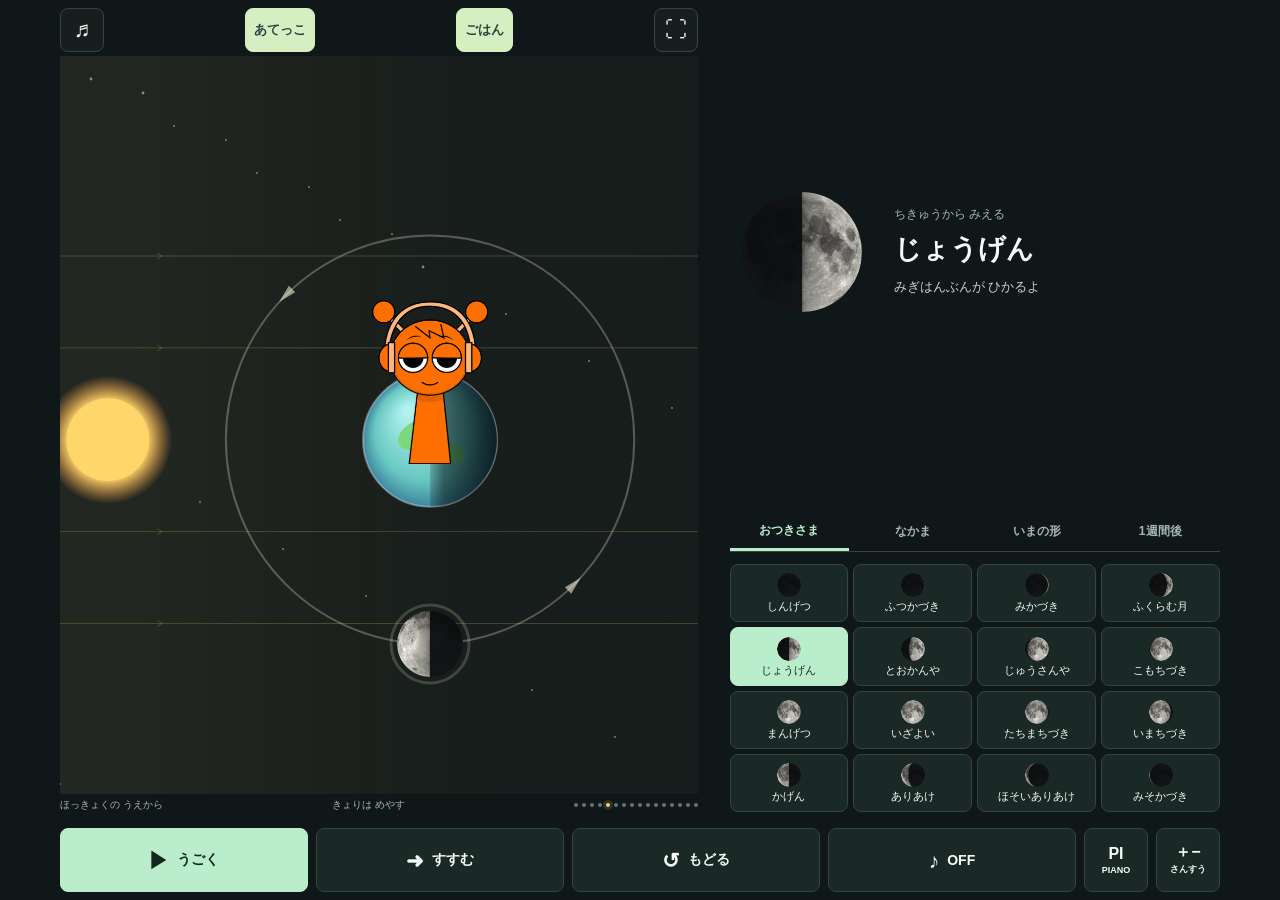
==== index.html @ 3162daf8 "Expand food quiz to 1000 validated questions with difficulty levels" ====
<!doctype html>
<html lang="ja">
<head>
  <meta charset="utf-8">
  <meta name="viewport" content="width=device-width, initial-scale=1, viewport-fit=cover">
  <meta name="theme-color" content="#11151d">
  <title>Moon Games</title>
  <style>
    :root {
      color-scheme: dark;
      --bg: #11151d;
      --bar: #1d2430;
      --ink: #f7f1de;
      --muted: #aeb8c6;
      --line: rgba(247, 241, 222, 0.2);
      --moon: #fff2b7;
      --piano: #50d4c6;
      font-family: -apple-system, BlinkMacSystemFont, "Hiragino Sans", "Yu Gothic", "Meiryo", sans-serif;
    }

    * {
      box-sizing: border-box;
      -webkit-tap-highlight-color: transparent;
    }

    html,
    body {
      width: 100%;
      height: 100%;
      margin: 0;
      overflow: hidden;
      background: var(--bg);
      color: var(--ink);
    }

    body {
      display: grid;
      grid-template-rows: auto minmax(0, 1fr);
    }

    body.moon-mode { grid-template-rows: minmax(0, 1fr); }
    body.moon-mode .switcher { display: none; }

    .switcher {
      min-height: 58px;
      display: grid;
      grid-template-columns: auto minmax(0, 1fr);
      align-items: center;
      gap: 12px;
      padding: max(8px, env(safe-area-inset-top)) 10px 8px;
      background: rgba(29, 36, 48, 0.96);
      border-bottom: 1px solid var(--line);
      box-shadow: 0 8px 18px rgba(0, 0, 0, 0.22);
      z-index: 2;
    }

    .brand {
      display: grid;
      gap: 2px;
      min-width: 0;
    }

    h1 {
      margin: 0;
      font-size: clamp(17px, 4vw, 24px);
      line-height: 1;
      letter-spacing: 0;
      white-space: nowrap;
    }

    .status {
      color: var(--muted);
      font-size: 11px;
      font-weight: 800;
      line-height: 1;
      white-space: nowrap;
    }

    .tabs {
      justify-self: end;
      display: grid;
      grid-template-columns: repeat(5, minmax(0, 148px));
      gap: 8px;
      width: min(100%, 772px);
    }

    .tab {
      appearance: none;
      min-height: 42px;
      border: 1px solid var(--line);
      border-radius: 8px;
      background: rgba(255, 255, 255, 0.07);
      color: var(--ink);
      font: inherit;
      font-size: clamp(13px, 3.4vw, 16px);
      font-weight: 900;
      line-height: 1;
      cursor: pointer;
    }

    .tab.is-active[data-game="moon"] {
      background: var(--moon);
      color: #283047;
      border-color: transparent;
    }

    .tab.is-active[data-game="piano"] {
      background: var(--piano);
      color: #102125;
      border-color: transparent;
    }

    .tab.is-active[data-game="addition"] { background: #ffe09b; color: #293746; }
    .tab.is-active[data-game="guess"] { background: #d5efc3; color: #29463f; }
    .tab.is-active[data-game="food"] { background: #ffd0a1; color: #653c26; }

    .game-frame {
      width: 100%;
      height: 100%;
      border: 0;
      display: block;
      background: #11151d;
    }

    @media (max-width: 520px) {
      .switcher {
        grid-template-columns: 1fr;
        gap: 7px;
        min-height: 86px;
      }

      .tabs {
        justify-self: stretch;
        width: 100%;
        grid-template-columns: repeat(3, minmax(0, 1fr));
      }
    }
  </style>
</head>
<body>
  <header class="switcher">
    <div class="brand">
      <h1>Moon Games</h1>
      <div class="status" id="status">おつきさま</div>
    </div>
    <nav class="tabs" aria-label="ゲーム切り替え">
      <button class="tab" type="button" data-game="moon" aria-pressed="true">つき</button>
      <button class="tab" type="button" data-game="piano" aria-pressed="false">ぴあの</button>
      <button class="tab" type="button" data-game="addition" aria-pressed="false">さんすう</button>
      <button class="tab" type="button" data-game="guess" aria-pressed="false">あてっこ</button>
      <button class="tab" type="button" data-game="food" aria-pressed="false">ごはん</button>
    </nav>
  </header>
  <iframe class="game-frame" id="gameFrame" title="おつきさま" src="moon-phase-game.html?v=20260906-science-audit" allow="autoplay; fullscreen" allowfullscreen></iframe>

  <script>
    (() => {
      "use strict";

      const games = {
        moon: { title: "おつきさま", src: "moon-phase-game.html?v=20260906-science-audit" },
        piano: { title: "すぷらんきー ぴあの", src: "sprunki-piano-game.html?v=20260506-clean-playfield" },
        addition: { title: "すぷらんきーと さんすう", src: "sprunki-addition-game.html" },
        guess: { title: "すぷらんきー あてっこ", src: "sprunki-guess-game.html" },
        food: { title: "ごはんクイズ", src: "food-quiz-game.html?v=20260906-1000" }
      };
      const frame = document.getElementById("gameFrame");
      const status = document.getElementById("status");
      const tabs = Array.from(document.querySelectorAll(".tab"));

      function selectedGameFromUrl() {
        const params = new URLSearchParams(location.search);
        return Object.prototype.hasOwnProperty.call(games, params.get("game")) ? params.get("game") : "moon";
      }

      function selectGame(game, replace = false) {
        const target = Object.prototype.hasOwnProperty.call(games, game) ? game : "moon";
        document.body.classList.toggle("moon-mode", target === "moon");
        const currentSrc = frame.getAttribute("src");
        if (currentSrc !== games[target].src) {
          frame.src = games[target].src;
        }
        status.textContent = games[target].title;
        frame.title = games[target].title;
        tabs.forEach((tab) => {
          const isActive = tab.dataset.game === target;
          tab.classList.toggle("is-active", isActive);
          tab.setAttribute("aria-pressed", isActive ? "true" : "false");
        });
        const nextUrl = `${location.pathname}?game=${target}`;
        if (replace) {
          history.replaceState({ game: target }, "", nextUrl);
        } else {
          history.pushState({ game: target }, "", nextUrl);
        }
      }

      tabs.forEach((tab) => {
        tab.addEventListener("click", () => selectGame(tab.dataset.game));
      });

      window.addEventListener("popstate", () => selectGame(selectedGameFromUrl(), true));
      selectGame(selectedGameFromUrl(), true);
    })();
  </script>
</body>
</html>
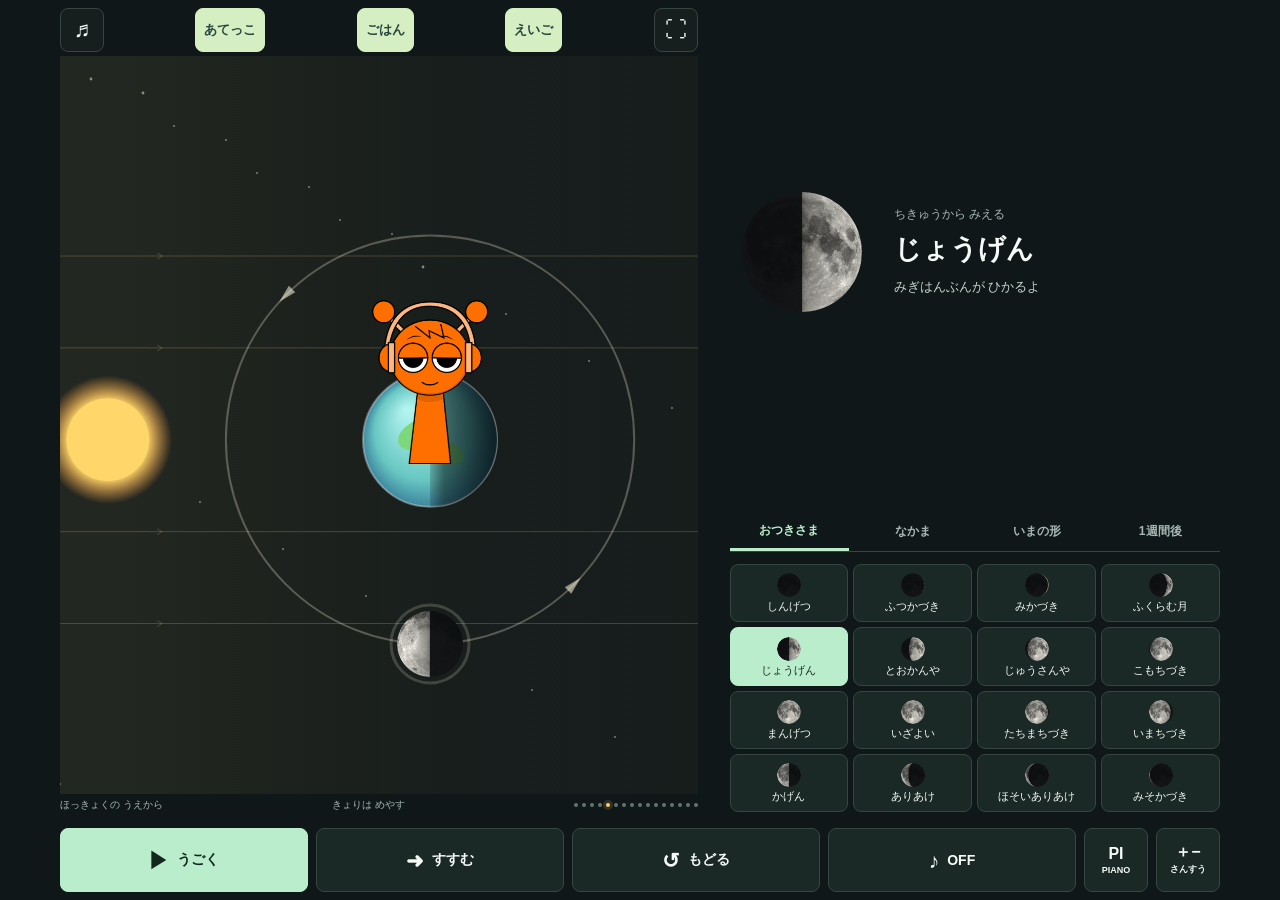
==== commit 02c30b35: "Add preschool English listening game to Moon Games" ====
--- a/index.html
+++ b/index.html
@@ -79,9 +79,9 @@
     .tabs {
       justify-self: end;
       display: grid;
-      grid-template-columns: repeat(5, minmax(0, 148px));
+      grid-template-columns: repeat(6, minmax(0, 148px));
       gap: 8px;
-      width: min(100%, 772px);
+      width: min(100%, 928px);
     }
 
     .tab {
@@ -113,6 +113,8 @@
     .tab.is-active[data-game="addition"] { background: #ffe09b; color: #293746; }
     .tab.is-active[data-game="guess"] { background: #d5efc3; color: #29463f; }
     .tab.is-active[data-game="food"] { background: #ffd0a1; color: #653c26; }
+
+    .tab.is-active[data-game="english"] { background: #b9edcc; color: #183426; }
 
     .game-frame {
       width: 100%;
@@ -149,6 +151,7 @@
       <button class="tab" type="button" data-game="addition" aria-pressed="false">さんすう</button>
       <button class="tab" type="button" data-game="guess" aria-pressed="false">あてっこ</button>
       <button class="tab" type="button" data-game="food" aria-pressed="false">ごはん</button>
+      <button class="tab" type="button" data-game="english" aria-pressed="false">えいご</button>
     </nav>
   </header>
   <iframe class="game-frame" id="gameFrame" title="おつきさま" src="moon-phase-game.html?v=20260906-science-audit" allow="autoplay; fullscreen" allowfullscreen></iframe>
@@ -162,7 +165,8 @@
         piano: { title: "すぷらんきー ぴあの", src: "sprunki-piano-game.html?v=20260506-clean-playfield" },
         addition: { title: "すぷらんきーと さんすう", src: "sprunki-addition-game.html" },
         guess: { title: "すぷらんきー あてっこ", src: "sprunki-guess-game.html" },
-        food: { title: "ごはんクイズ", src: "food-quiz-game.html?v=20260906-1000" }
+        food: { title: "ごはんクイズ", src: "food-quiz-game.html?v=20260906-1000" },
+        english: { title: "えいごの おにわ", src: "english-game.html?v=20260906-english" }
       };
       const frame = document.getElementById("gameFrame");
       const status = document.getElementById("status");
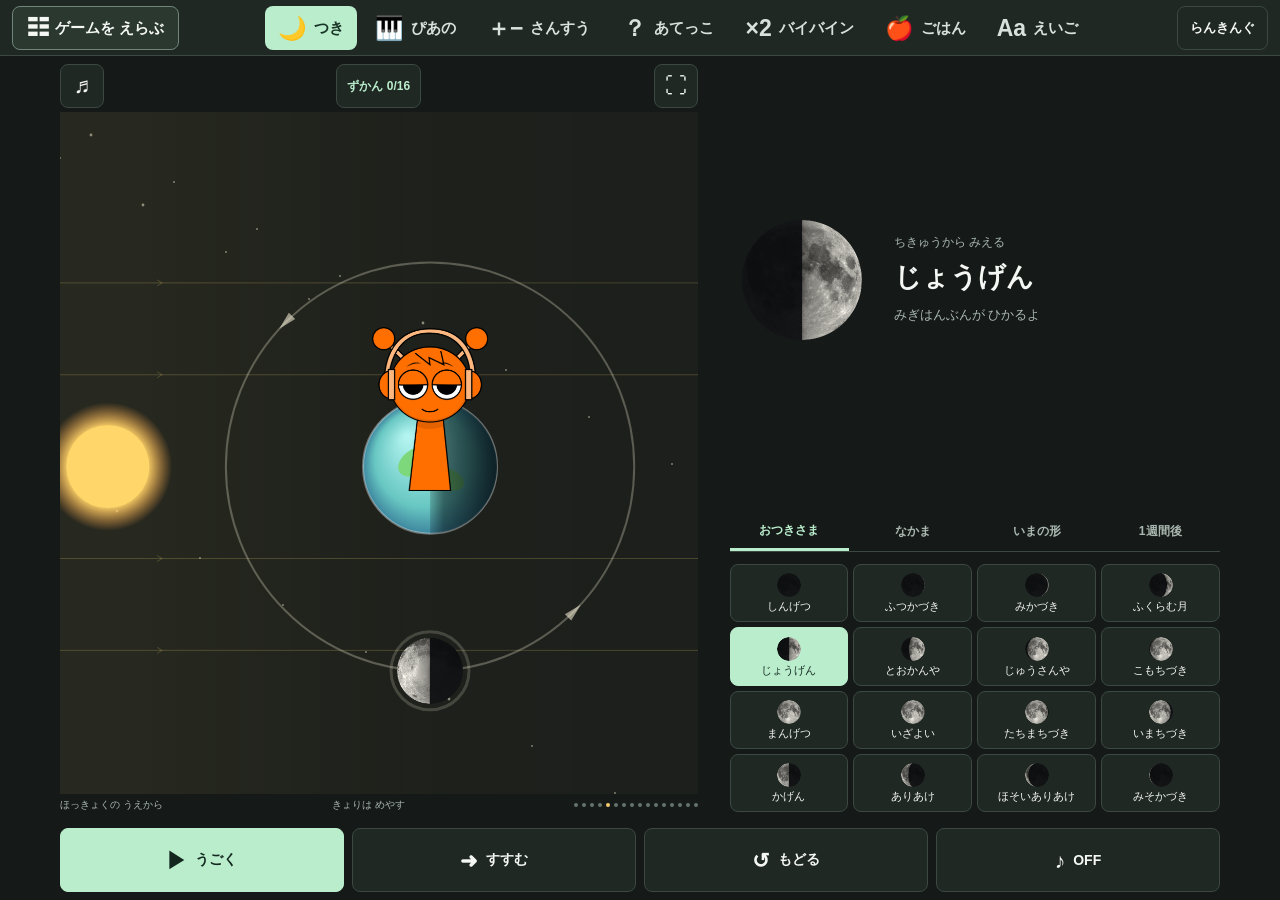
==== commit e5eb7272: "Unify seven games and add hands-on play, albums and melody recording" ====
--- a/index.html
+++ b/index.html
@@ -3,209 +3,18 @@
 <head>
   <meta charset="utf-8">
   <meta name="viewport" content="width=device-width, initial-scale=1, viewport-fit=cover">
-  <meta name="theme-color" content="#11151d">
+  <meta name="theme-color" content="#151918">
   <title>Moon Games</title>
-  <style>
-    :root {
-      color-scheme: dark;
-      --bg: #11151d;
-      --bar: #1d2430;
-      --ink: #f7f1de;
-      --muted: #aeb8c6;
-      --line: rgba(247, 241, 222, 0.2);
-      --moon: #fff2b7;
-      --piano: #50d4c6;
-      font-family: -apple-system, BlinkMacSystemFont, "Hiragino Sans", "Yu Gothic", "Meiryo", sans-serif;
-    }
-
-    * {
-      box-sizing: border-box;
-      -webkit-tap-highlight-color: transparent;
-    }
-
-    html,
-    body {
-      width: 100%;
-      height: 100%;
-      margin: 0;
-      overflow: hidden;
-      background: var(--bg);
-      color: var(--ink);
-    }
-
-    body {
-      display: grid;
-      grid-template-rows: auto minmax(0, 1fr);
-    }
-
-    body.moon-mode { grid-template-rows: minmax(0, 1fr); }
-    body.moon-mode .switcher { display: none; }
-
-    .switcher {
-      min-height: 58px;
-      display: grid;
-      grid-template-columns: auto minmax(0, 1fr);
-      align-items: center;
-      gap: 12px;
-      padding: max(8px, env(safe-area-inset-top)) 10px 8px;
-      background: rgba(29, 36, 48, 0.96);
-      border-bottom: 1px solid var(--line);
-      box-shadow: 0 8px 18px rgba(0, 0, 0, 0.22);
-      z-index: 2;
-    }
-
-    .brand {
-      display: grid;
-      gap: 2px;
-      min-width: 0;
-    }
-
-    h1 {
-      margin: 0;
-      font-size: clamp(17px, 4vw, 24px);
-      line-height: 1;
-      letter-spacing: 0;
-      white-space: nowrap;
-    }
-
-    .status {
-      color: var(--muted);
-      font-size: 11px;
-      font-weight: 800;
-      line-height: 1;
-      white-space: nowrap;
-    }
-
-    .tabs {
-      justify-self: end;
-      display: grid;
-      grid-template-columns: repeat(6, minmax(0, 148px));
-      gap: 8px;
-      width: min(100%, 928px);
-    }
-
-    .tab {
-      appearance: none;
-      min-height: 42px;
-      border: 1px solid var(--line);
-      border-radius: 8px;
-      background: rgba(255, 255, 255, 0.07);
-      color: var(--ink);
-      font: inherit;
-      font-size: clamp(13px, 3.4vw, 16px);
-      font-weight: 900;
-      line-height: 1;
-      cursor: pointer;
-    }
-
-    .tab.is-active[data-game="moon"] {
-      background: var(--moon);
-      color: #283047;
-      border-color: transparent;
-    }
-
-    .tab.is-active[data-game="piano"] {
-      background: var(--piano);
-      color: #102125;
-      border-color: transparent;
-    }
-
-    .tab.is-active[data-game="addition"] { background: #ffe09b; color: #293746; }
-    .tab.is-active[data-game="guess"] { background: #d5efc3; color: #29463f; }
-    .tab.is-active[data-game="food"] { background: #ffd0a1; color: #653c26; }
-
-    .tab.is-active[data-game="english"] { background: #b9edcc; color: #183426; }
-
-    .game-frame {
-      width: 100%;
-      height: 100%;
-      border: 0;
-      display: block;
-      background: #11151d;
-    }
-
-    @media (max-width: 520px) {
-      .switcher {
-        grid-template-columns: 1fr;
-        gap: 7px;
-        min-height: 86px;
-      }
-
-      .tabs {
-        justify-self: stretch;
-        width: 100%;
-        grid-template-columns: repeat(3, minmax(0, 1fr));
-      }
-    }
-  </style>
+  <link rel="stylesheet" href="games-theme.css?v=20260907-fun">
+  <link rel="stylesheet" href="game-navigation.css?v=20260907-fun">
+  <script src="game-navigation.js?v=20260907-fun" defer></script>
+  <link rel="stylesheet" href="games-ranking.css?v=20260907-fun">
+  <script src="games-ranking-config.js?v=20260907-fun" defer></script>
+  <script src="games-ranking.js?v=20260907-fun" defer></script>
 </head>
-<body>
-  <header class="switcher">
-    <div class="brand">
-      <h1>Moon Games</h1>
-      <div class="status" id="status">おつきさま</div>
-    </div>
-    <nav class="tabs" aria-label="ゲーム切り替え">
-      <button class="tab" type="button" data-game="moon" aria-pressed="true">つき</button>
-      <button class="tab" type="button" data-game="piano" aria-pressed="false">ぴあの</button>
-      <button class="tab" type="button" data-game="addition" aria-pressed="false">さんすう</button>
-      <button class="tab" type="button" data-game="guess" aria-pressed="false">あてっこ</button>
-      <button class="tab" type="button" data-game="food" aria-pressed="false">ごはん</button>
-      <button class="tab" type="button" data-game="english" aria-pressed="false">えいご</button>
-    </nav>
-  </header>
-  <iframe class="game-frame" id="gameFrame" title="おつきさま" src="moon-phase-game.html?v=20260906-science-audit" allow="autoplay; fullscreen" allowfullscreen></iframe>
-
-  <script>
-    (() => {
-      "use strict";
-
-      const games = {
-        moon: { title: "おつきさま", src: "moon-phase-game.html?v=20260906-science-audit" },
-        piano: { title: "すぷらんきー ぴあの", src: "sprunki-piano-game.html?v=20260506-clean-playfield" },
-        addition: { title: "すぷらんきーと さんすう", src: "sprunki-addition-game.html" },
-        guess: { title: "すぷらんきー あてっこ", src: "sprunki-guess-game.html" },
-        food: { title: "ごはんクイズ", src: "food-quiz-game.html?v=20260906-1000" },
-        english: { title: "えいごの おにわ", src: "english-game.html?v=20260906-english" }
-      };
-      const frame = document.getElementById("gameFrame");
-      const status = document.getElementById("status");
-      const tabs = Array.from(document.querySelectorAll(".tab"));
-
-      function selectedGameFromUrl() {
-        const params = new URLSearchParams(location.search);
-        return Object.prototype.hasOwnProperty.call(games, params.get("game")) ? params.get("game") : "moon";
-      }
-
-      function selectGame(game, replace = false) {
-        const target = Object.prototype.hasOwnProperty.call(games, game) ? game : "moon";
-        document.body.classList.toggle("moon-mode", target === "moon");
-        const currentSrc = frame.getAttribute("src");
-        if (currentSrc !== games[target].src) {
-          frame.src = games[target].src;
-        }
-        status.textContent = games[target].title;
-        frame.title = games[target].title;
-        tabs.forEach((tab) => {
-          const isActive = tab.dataset.game === target;
-          tab.classList.toggle("is-active", isActive);
-          tab.setAttribute("aria-pressed", isActive ? "true" : "false");
-        });
-        const nextUrl = `${location.pathname}?game=${target}`;
-        if (replace) {
-          history.replaceState({ game: target }, "", nextUrl);
-        } else {
-          history.pushState({ game: target }, "", nextUrl);
-        }
-      }
-
-      tabs.forEach((tab) => {
-        tab.addEventListener("click", () => selectGame(tab.dataset.game));
-      });
-
-      window.addEventListener("popstate", () => selectGame(selectedGameFromUrl(), true));
-      selectGame(selectedGameFromUrl(), true);
-    })();
-  </script>
+<body class="game-shell" data-game-shell>
+  <header id="gameNavigation" aria-label="ゲームの メニュー"></header>
+  <iframe class="game-frame" id="gameFrame" title="ゲーム" allow="autoplay; fullscreen" allowfullscreen></iframe>
+  <noscript>ゲームであそぶには、ブラウザのJavaScriptを有効にしてください。</noscript>
 </body>
 </html>
--- a/games-theme.css
+++ b/games-theme.css
@@ -0,0 +1,29 @@
+:root {
+  color-scheme: dark;
+  --game-bg: #151918;
+  --game-surface: #202824;
+  --game-ink: #f4f7f3;
+  --game-muted: #a9b7b0;
+  --game-line: #3b4942;
+  --game-primary: #b9edcc;
+  --game-gold: #f4cc72;
+  --game-coral: #f4a996;
+  --game-cyan: #8edce2;
+  --game-radius: 8px;
+  --game-font: -apple-system, BlinkMacSystemFont, "Hiragino Sans", "Yu Gothic", "Meiryo", sans-serif;
+  font-family: var(--game-font);
+}
+*, *::before, *::after { box-sizing: border-box; letter-spacing: 0; }
+html { background: var(--game-bg); }
+body.game-page { font-family: var(--game-font); background: var(--game-bg); color: var(--game-ink); }
+.game-page :where(button, input, select) { font-family: inherit; }
+.game-page :where(button, a, select, input, summary) { touch-action: manipulation; }
+.game-page :where(button, select) { border-radius: var(--game-radius); }
+.game-page :where(button, a, select, input, summary, [tabindex]):focus-visible { outline: 3px solid var(--game-gold); outline-offset: 3px; }
+.game-page :where(button):disabled { cursor: default; }
+.game-page :where(input[type="range"], input[type="checkbox"]) { accent-color: var(--game-primary); }
+.game-page :where(h1, h2, p) { overflow-wrap: anywhere; }
+.game-page [hidden] { display: none !important; }
+@media (prefers-reduced-motion: reduce) {
+  *, *::before, *::after { scroll-behavior: auto !important; }
+}
--- a/game-navigation.css
+++ b/game-navigation.css
@@ -0,0 +1,28 @@
+:root{--game-nav-bg:#202824;--game-nav-ink:#f4f7f3;--game-nav-line:#3b4942;--game-nav-accent:#b9edcc}
+body.game-shell{margin:0;height:100svh;display:grid;grid-template-rows:auto minmax(0,1fr);overflow:hidden;background:#151918;color:var(--game-nav-ink);font-family:-apple-system,BlinkMacSystemFont,"Hiragino Sans","Yu Gothic",Meiryo,sans-serif}
+#gameNavigation{position:relative;z-index:5;background:var(--game-nav-bg);border-bottom:1px solid var(--game-nav-line);padding:max(8px,env(safe-area-inset-top)) max(12px,env(safe-area-inset-right)) 8px max(12px,env(safe-area-inset-left))}
+.game-nav-bar{width:100%;max-width:1480px;margin:auto;display:flex;align-items:center;gap:12px;min-height:44px}
+#gameNavigation button,#gameNavigation a{font-family:inherit;touch-action:manipulation;-webkit-tap-highlight-color:transparent}
+#gameMenuToggle,#gameMenuClose{flex-shrink:0;min-height:44px;padding:9px 14px;border:1px solid #70867a;border-radius:8px;background:#2b3830;color:var(--game-nav-ink);font-size:15px;font-weight:800;cursor:pointer}
+#gameMenuToggle>span{font-size:22px;vertical-align:middle;margin-right:5px}.game-nav-current{font-size:17px;font-weight:800;flex:1;min-width:0;overflow-wrap:anywhere}
+.game-nav-shortcuts{display:flex;flex:1;gap:5px;justify-content:center}.game-nav-link{position:relative;display:flex;align-items:center;justify-content:center;gap:7px;min-height:44px;border:1px solid transparent;border-radius:8px;padding:8px 12px;text-decoration:none;color:#d8e2dc;white-space:nowrap;font-weight:800;font-size:15px;line-height:1.3}
+.game-nav-link:hover{background:#35443a}.game-nav-link.is-active{background:var(--game-nav-accent);color:#193527}.game-nav-icon{font-size:23px;line-height:1.2;min-width:26px;text-align:center}.game-nav-selected{display:none}.game-menu-card.is-active .game-nav-selected{display:block;position:absolute;top:8px;right:10px;font-size:18px}
+#gameNavigation :is(button,a):focus-visible{outline:3px solid #f4cc72;outline-offset:3px}.game-nav-bar>[data-game-nav-actions]{display:flex;gap:6px;align-items:center}.game-nav-bar>[data-game-nav-actions]:empty{display:none}
+#gameMenu{box-sizing:border-box;width:min(620px,calc(100vw - 24px));max-height:calc(100svh - 32px);margin:auto;padding:22px;border:1px solid #758b7c;border-radius:8px;color:var(--game-nav-ink);background:var(--game-nav-bg);overflow:auto;overscroll-behavior:contain;box-shadow:0 18px 80px #0008}
+#gameMenu:not([open]){display:none}#gameMenu::backdrop{background:#08130cc9}.game-menu-heading{display:flex;justify-content:space-between;align-items:center;gap:12px;margin-bottom:18px}.game-menu-heading h2{margin:0;font-size:24px;font-weight:800}.game-menu-grid{display:grid;grid-template-columns:repeat(2,minmax(0,1fr));gap:12px}.game-menu-card{min-height:88px;flex-direction:column;gap:7px;padding:12px;background:#2b3830;border-color:#4c6254;font-size:18px}.game-menu-card .game-nav-icon{font-size:28px}
+body.game-shell>.game-frame{display:block;width:100%;height:100%;min-width:0;min-height:0;border:0;background:#151918}
+@media(min-width:1280px){.game-nav-current{display:none}}
+@media(max-width:1279px){.game-nav-shortcuts{display:none}}
+@media(max-width:520px){#gameNavigation{padding-inline:max(8px,env(safe-area-inset-left)) max(8px,env(safe-area-inset-right))}.game-nav-bar{gap:8px}#gameMenuToggle{padding:8px 10px;font-size:14px}.game-nav-current{font-size:15px}#gameMenu{padding:16px}.game-menu-heading{margin-bottom:12px}.game-menu-heading h2{font-size:20px}.game-menu-grid{gap:9px}.game-menu-card{min-height:78px;font-size:17px}}
+@media(max-height:520px){#gameMenu{padding:12px}.game-menu-heading{margin-bottom:10px}.game-menu-grid{grid-template-columns:repeat(4,minmax(0,1fr));gap:8px}.game-menu-card{min-height:75px;font-size:14px}.game-menu-card .game-nav-icon{font-size:24px}}
+/* Keep the original 56px shell budget without shrinking touch targets. */
+#gameNavigation{padding-top:calc(6px + env(safe-area-inset-top));padding-bottom:5px}
+.game-nav-bar{height:44px;min-height:44px}
+#gameMenuToggle{height:44px;min-height:44px;padding-block:7px;display:inline-flex;align-items:center;justify-content:center;gap:6px;line-height:1.3}
+#gameMenuToggle>span{line-height:1;margin-right:0}
+.game-nav-shortcut{height:44px;min-height:44px;padding-block:7px}
+.game-nav-shortcut .game-nav-icon{line-height:1}
+.game-nav-bar>[data-game-nav-actions]>:is(button,a){box-sizing:border-box;height:44px;min-height:44px;margin:0;padding-block:7px}
+.game-nav-bar>[data-game-nav-actions]{flex-shrink:0}
+.game-nav-bar>[data-game-nav-actions]>:is(button,a){flex-shrink:0;white-space:nowrap}
+@media(max-width:380px){.game-nav-current{display:none}.game-nav-bar>[data-game-nav-actions]{margin-left:auto}}
--- a/games-ranking.css
+++ b/games-ranking.css
@@ -0,0 +1,46 @@
+/* Scoped ranking UI; native dialog handles focus containment and inert backdrop. */
+.moon-ranking-dialog{--mr-bg:var(--game-bg,#151918);--mr-surface:var(--game-surface,#202824);--mr-ink:var(--game-ink,#f4f7f3);--mr-muted:var(--game-muted,#a9b7b0);--mr-line:var(--game-line,#3b4942);--mr-primary:var(--game-primary,#b9edcc);box-sizing:border-box;width:min(680px,calc(100vw - 28px));height:auto;max-width:none;max-height:calc(100dvh - 28px);margin:auto;padding:0;border:1px solid var(--mr-line);border-radius:8px;background:var(--mr-bg);color:var(--mr-ink);font:16px/1.55 var(--game-font,-apple-system,BlinkMacSystemFont,"Yu Gothic",sans-serif);box-shadow:0 20px 80px #0007;overflow:hidden;text-align:left}
+.moon-ranking-dialog::backdrop{background:#07130fc9;backdrop-filter:blur(3px)}
+.moon-ranking-dialog:not([open]){display:none!important}
+.moon-ranking-dialog *{box-sizing:border-box;letter-spacing:normal}
+.moon-ranking-dialog [hidden]{display:none!important}
+.moon-ranking-dialog .mr-shell{display:flex;flex-direction:column;max-height:calc(100dvh - 30px);min-height:0}
+.moon-ranking-dialog .mr-header{display:flex;align-items:center;justify-content:space-between;gap:16px;padding:19px 24px;border:0;border-bottom:1px solid var(--mr-line);background:var(--mr-surface);flex-shrink:0}
+.moon-ranking-dialog .mr-kicker{font-size:10px;letter-spacing:.17em;color:var(--mr-muted);margin:0 0 3px;font-weight:800}
+.moon-ranking-dialog h2{font-size:25px;line-height:1.35;margin:0;color:var(--mr-ink)}
+.moon-ranking-dialog h3{font-size:17px;line-height:1.5;margin:0;color:var(--mr-ink)}
+.moon-ranking-dialog button,.moon-ranking-dialog select{font-family:inherit;font-size:15px;font-weight:700;line-height:1.35;touch-action:manipulation;min-height:44px;cursor:pointer;border:1px solid var(--mr-line);border-radius:8px;box-shadow:none;max-width:100%;margin:0;letter-spacing:0;transition:none;transform:none}
+.moon-ranking-dialog button:disabled,.moon-ranking-dialog select:disabled{cursor:default;opacity:.62}
+.moon-ranking-dialog button:focus-visible,.moon-ranking-dialog select:focus-visible,.moon-ranking-launch:focus-visible{outline:3px solid var(--game-gold,#f4cc72);outline-offset:3px}
+.moon-ranking-dialog .mr-close{flex:0 0 46px;min-width:46px;height:46px;background:var(--mr-bg);color:var(--mr-ink);font-size:29px;line-height:1;padding:0;display:grid;place-items:center}
+.moon-ranking-dialog .mr-content{padding:20px 24px 24px;min-height:0;overflow-y:auto;overscroll-behavior:contain;scrollbar-gutter:stable}
+.moon-ranking-dialog .mr-intro{font-size:14px;line-height:1.6;color:var(--mr-muted);margin:0 0 18px}
+.moon-ranking-dialog .mr-filters{display:grid;grid-template-columns:minmax(0,1fr) minmax(0,1.5fr);gap:13px;margin:0 0 18px}
+.moon-ranking-dialog label{display:flex;flex-direction:column;gap:6px;font-size:13px;font-weight:700;color:var(--mr-muted);min-width:0}
+.moon-ranking-dialog select{display:block;width:100%;min-width:0;background:var(--mr-surface);color:var(--mr-ink);padding:10px 30px 10px 12px;appearance:auto;color-scheme:dark}
+.moon-ranking-dialog .mr-publish{margin:0 0 22px;padding:18px;background:#b9edcc0d;border:1px solid #b9edcc42;border-radius:8px;text-align:left}
+.moon-ranking-dialog .mr-alias-label{margin-top:13px}
+.moon-ranking-dialog .mr-note{font-size:12px;line-height:1.6;margin:12px 0;color:var(--mr-muted)}
+.moon-ranking-dialog .mr-primary{background:var(--mr-primary);color:#183426;border-color:var(--mr-primary);padding:12px 20px;min-height:49px;font-size:17px;width:100%}
+.moon-ranking-dialog .mr-secondary{background:var(--mr-surface);color:var(--mr-ink);padding:10px 14px}
+.moon-ranking-dialog .mr-list-heading{display:flex;align-items:center;justify-content:space-between;gap:12px;margin:0 0 12px}
+.moon-ranking-dialog .mr-list-heading .mr-secondary{font-size:13px}
+.moon-ranking-dialog .mr-message{font-size:14px;line-height:1.7;white-space:normal;overflow-wrap:anywhere;margin:12px 0;color:var(--mr-muted)}
+.moon-ranking-dialog .mr-message:empty{display:none}
+.moon-ranking-dialog .mr-list{list-style:none;counter-reset:none;padding:0;margin:0;display:grid;gap:7px}
+.moon-ranking-dialog .mr-entry{display:grid;grid-template-columns:34px minmax(0,1fr) auto;align-items:center;gap:10px;border:1px solid var(--mr-line);border-radius:8px;padding:13px 14px;min-height:57px;background:var(--mr-surface);text-align:left}
+.moon-ranking-dialog .mr-rank{font-size:15px;font-weight:800;color:var(--game-gold,#f4cc72);text-align:center}
+.moon-ranking-dialog .mr-player{font-size:15px;font-weight:700;overflow-wrap:anywhere}
+.moon-ranking-dialog .mr-score{font-size:15px;font-weight:800;color:var(--mr-primary);white-space:nowrap}
+.moon-ranking-dialog .mr-footer{display:flex;justify-content:center;padding:12px 24px;border-top:1px solid var(--mr-line);background:var(--mr-bg);margin:0;flex-shrink:0}
+.moon-ranking-dialog .mr-return{width:100%}
+.moon-ranking-launch{position:static;display:inline-flex;align-items:center;justify-content:center;flex:0 0 auto;margin:0;min-height:44px;padding:8px 12px;border:1px solid #71877a;border-radius:8px;background:var(--game-surface,#202824);color:var(--game-ink,#f4f7f3);font:700 13px/1.4 var(--game-font,-apple-system,BlinkMacSystemFont,"Yu Gothic",sans-serif);cursor:pointer;touch-action:manipulation}
+.scene-actions .moon-ranking-launch{font-size:0;padding:0;width:44px;flex:0 0 44px}
+.scene-actions .moon-ranking-launch::before{content:'★';font-size:22px}
+.moon-ranking-launch[hidden]{display:none!important}
+[data-ranking-open][data-ranking-pending="true"],.moon-ranking-launch[data-ranking-pending="true"]{color:var(--game-gold,#f4cc72);border-color:var(--game-gold,#f4cc72)}
+@media(max-width:520px){.moon-ranking-dialog{width:100%;max-height:100dvh;height:100dvh;border-radius:0;border:0}.moon-ranking-dialog .mr-shell{height:100%;max-height:100dvh}.moon-ranking-dialog .mr-header{padding:calc(13px + env(safe-area-inset-top)) 15px 13px}.moon-ranking-dialog h2{font-size:22px}.moon-ranking-dialog .mr-content{padding:17px 15px 20px;flex:1}.moon-ranking-dialog .mr-filters{gap:9px;grid-template-columns:minmax(0,1fr) minmax(0,1.3fr)}.moon-ranking-dialog .mr-entry{gap:7px;padding:11px 8px;grid-template-columns:26px minmax(0,1fr) auto}.moon-ranking-dialog .mr-player,.moon-ranking-dialog .mr-score{font-size:13px}.moon-ranking-dialog .mr-publish{padding:14px}.moon-ranking-dialog .mr-footer{padding:10px 15px calc(10px + env(safe-area-inset-bottom))}}
+@media(max-height:500px){.moon-ranking-dialog .mr-header{padding-block:10px}.moon-ranking-dialog .mr-kicker{display:none}.moon-ranking-dialog .mr-footer{padding-block:8px}.moon-ranking-dialog .mr-content{padding-top:12px}}
+@media(prefers-reduced-motion:reduce){.moon-ranking-dialog,.moon-ranking-dialog *{scroll-behavior:auto!important;animation:none!important;transition:none!important}}
+.moon-ranking-nav{display:inline-flex;align-items:center;justify-content:center;min-height:44px;min-width:44px;max-width:100%;padding:8px 12px;border:1px solid var(--game-line,#3b4942);border-radius:8px;background:var(--game-surface,#202824);color:var(--game-ink,#f4f7f3);font:700 13px/1.35 var(--game-font,-apple-system,BlinkMacSystemFont,"Yu Gothic",sans-serif);text-align:center;white-space:normal;touch-action:manipulation;cursor:pointer}
+.moon-ranking-nav:focus-visible{outline:3px solid var(--game-gold,#f4cc72);outline-offset:3px}
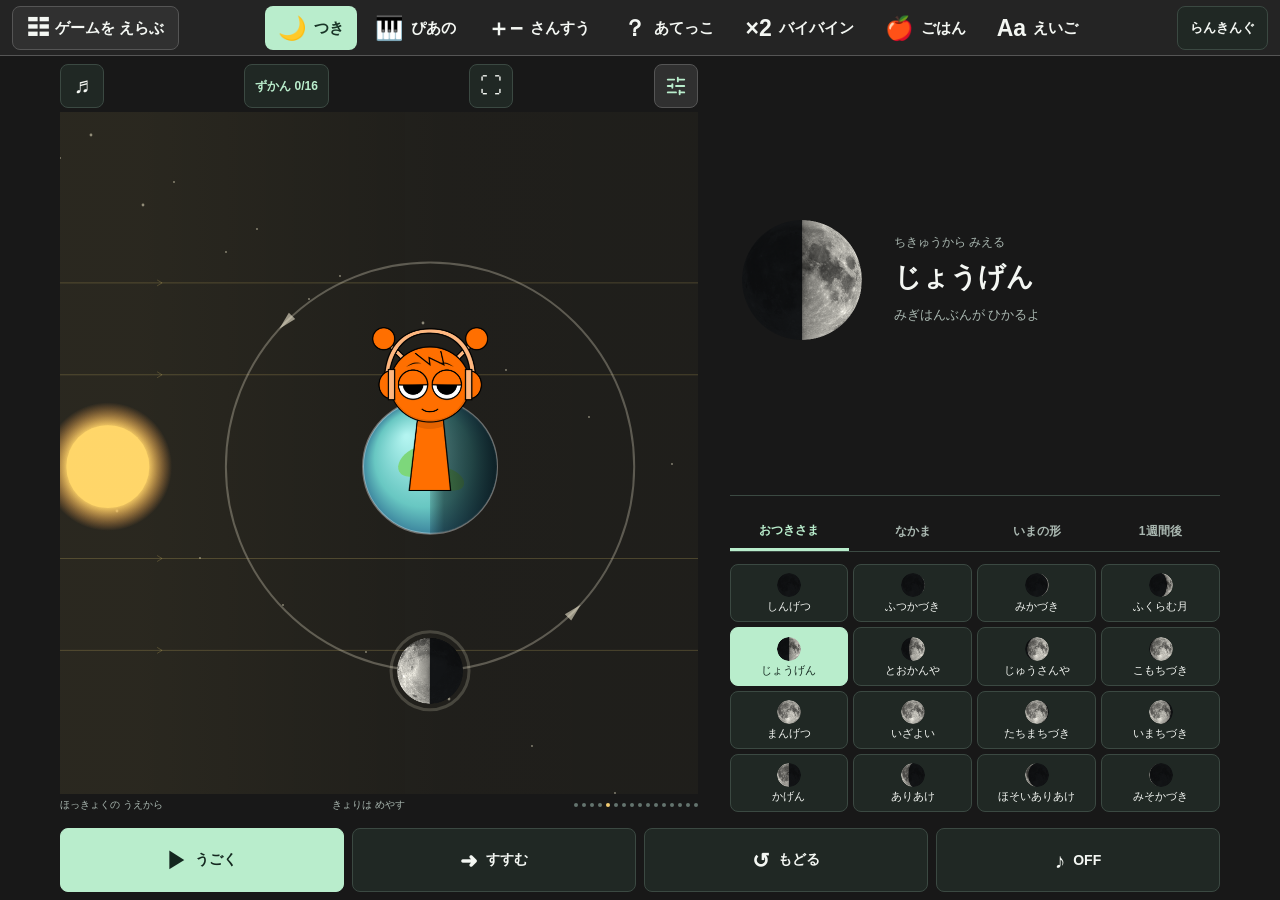
==== commit 25a654ff: "Polish seven games with shared synchronized audio and accessible controls" ====
--- a/index.html
+++ b/index.html
@@ -5,12 +5,12 @@
   <meta name="viewport" content="width=device-width, initial-scale=1, viewport-fit=cover">
   <meta name="theme-color" content="#151918">
   <title>Moon Games</title>
-  <link rel="stylesheet" href="games-theme.css?v=20260907-fun">
-  <link rel="stylesheet" href="game-navigation.css?v=20260907-fun">
-  <script src="game-navigation.js?v=20260907-fun" defer></script>
-  <link rel="stylesheet" href="games-ranking.css?v=20260907-fun">
+  <link rel="stylesheet" href="games-theme.css?v=20260912-audio-polish">
+  <link rel="stylesheet" href="game-navigation.css?v=20260912-audio-polish">
+  <script src="game-navigation.js?v=20260912-audio-polish" defer></script>
+  <link rel="stylesheet" href="games-ranking.css?v=20260907-hiyochan">
   <script src="games-ranking-config.js?v=20260907-fun" defer></script>
-  <script src="games-ranking.js?v=20260907-fun" defer></script>
+  <script src="games-ranking.js?v=20260907-hiyochan" defer></script>
 </head>
 <body class="game-shell" data-game-shell>
   <header id="gameNavigation" aria-label="ゲームの メニュー"></header>
--- a/games-theme.css
+++ b/games-theme.css
@@ -10,20 +10,48 @@
   --game-coral: #f4a996;
   --game-cyan: #8edce2;
   --game-radius: 8px;
+  /* Keep the legacy palette stable; new surfaces use neutral charcoal. */
+  --game-neutral-bg: #181818;
+  --game-neutral-surface: #242424;
+  --game-neutral-raised: #303030;
+  --game-neutral-hover: #3a3a3a;
+  --game-neutral-line: #555555;
+  --game-neutral-muted: #b8b8b8;
+  --game-on-primary: #193527;
+  --game-space-1: 4px;
+  --game-space-2: 8px;
+  --game-space-3: 12px;
+  --game-space-4: 16px;
+  --game-space-5: 24px;
+  --game-space-6: 32px;
+  --game-touch-min: 44px;
+  --game-control-size: 48px;
+  --game-shell-height: 56px;
+  --game-text-small: 14px;
+  --game-text-control: 16px;
+  --game-text-body: 18px;
+  --game-text-heading: 24px;
+  --game-leading-control: 1.3;
+  --game-leading-body: 1.5;
+  --game-focus-width: 3px;
+  --game-focus-offset: 3px;
   --game-font: -apple-system, BlinkMacSystemFont, "Hiragino Sans", "Yu Gothic", "Meiryo", sans-serif;
   font-family: var(--game-font);
 }
-*, *::before, *::after { box-sizing: border-box; letter-spacing: 0; }
-html { background: var(--game-bg); }
-body.game-page { font-family: var(--game-font); background: var(--game-bg); color: var(--game-ink); }
+.game-page, .game-page *, .game-page *::before, .game-page *::after,
+.game-shell, .game-shell *, .game-shell *::before, .game-shell *::after {
+  box-sizing: border-box;
+  letter-spacing: 0;
+}
+body.game-page { font-family: var(--game-font); background: var(--game-neutral-bg); color: var(--game-ink); }
 .game-page :where(button, input, select) { font-family: inherit; }
 .game-page :where(button, a, select, input, summary) { touch-action: manipulation; }
 .game-page :where(button, select) { border-radius: var(--game-radius); }
-.game-page :where(button, a, select, input, summary, [tabindex]):focus-visible { outline: 3px solid var(--game-gold); outline-offset: 3px; }
+.game-page :where(button, a, select, input, summary, [tabindex]):focus-visible { outline: var(--game-focus-width) solid var(--game-gold); outline-offset: var(--game-focus-offset); }
 .game-page :where(button):disabled { cursor: default; }
 .game-page :where(input[type="range"], input[type="checkbox"]) { accent-color: var(--game-primary); }
 .game-page :where(h1, h2, p) { overflow-wrap: anywhere; }
 .game-page [hidden] { display: none !important; }
 @media (prefers-reduced-motion: reduce) {
-  *, *::before, *::after { scroll-behavior: auto !important; }
+  .game-page, .game-page *, .game-shell, .game-shell * { scroll-behavior: auto !important; }
 }
--- a/game-navigation.css
+++ b/game-navigation.css
@@ -1,28 +1,155 @@
-:root{--game-nav-bg:#202824;--game-nav-ink:#f4f7f3;--game-nav-line:#3b4942;--game-nav-accent:#b9edcc}
-body.game-shell{margin:0;height:100svh;display:grid;grid-template-rows:auto minmax(0,1fr);overflow:hidden;background:#151918;color:var(--game-nav-ink);font-family:-apple-system,BlinkMacSystemFont,"Hiragino Sans","Yu Gothic",Meiryo,sans-serif}
-#gameNavigation{position:relative;z-index:5;background:var(--game-nav-bg);border-bottom:1px solid var(--game-nav-line);padding:max(8px,env(safe-area-inset-top)) max(12px,env(safe-area-inset-right)) 8px max(12px,env(safe-area-inset-left))}
-.game-nav-bar{width:100%;max-width:1480px;margin:auto;display:flex;align-items:center;gap:12px;min-height:44px}
-#gameNavigation button,#gameNavigation a{font-family:inherit;touch-action:manipulation;-webkit-tap-highlight-color:transparent}
-#gameMenuToggle,#gameMenuClose{flex-shrink:0;min-height:44px;padding:9px 14px;border:1px solid #70867a;border-radius:8px;background:#2b3830;color:var(--game-nav-ink);font-size:15px;font-weight:800;cursor:pointer}
-#gameMenuToggle>span{font-size:22px;vertical-align:middle;margin-right:5px}.game-nav-current{font-size:17px;font-weight:800;flex:1;min-width:0;overflow-wrap:anywhere}
-.game-nav-shortcuts{display:flex;flex:1;gap:5px;justify-content:center}.game-nav-link{position:relative;display:flex;align-items:center;justify-content:center;gap:7px;min-height:44px;border:1px solid transparent;border-radius:8px;padding:8px 12px;text-decoration:none;color:#d8e2dc;white-space:nowrap;font-weight:800;font-size:15px;line-height:1.3}
-.game-nav-link:hover{background:#35443a}.game-nav-link.is-active{background:var(--game-nav-accent);color:#193527}.game-nav-icon{font-size:23px;line-height:1.2;min-width:26px;text-align:center}.game-nav-selected{display:none}.game-menu-card.is-active .game-nav-selected{display:block;position:absolute;top:8px;right:10px;font-size:18px}
-#gameNavigation :is(button,a):focus-visible{outline:3px solid #f4cc72;outline-offset:3px}.game-nav-bar>[data-game-nav-actions]{display:flex;gap:6px;align-items:center}.game-nav-bar>[data-game-nav-actions]:empty{display:none}
-#gameMenu{box-sizing:border-box;width:min(620px,calc(100vw - 24px));max-height:calc(100svh - 32px);margin:auto;padding:22px;border:1px solid #758b7c;border-radius:8px;color:var(--game-nav-ink);background:var(--game-nav-bg);overflow:auto;overscroll-behavior:contain;box-shadow:0 18px 80px #0008}
-#gameMenu:not([open]){display:none}#gameMenu::backdrop{background:#08130cc9}.game-menu-heading{display:flex;justify-content:space-between;align-items:center;gap:12px;margin-bottom:18px}.game-menu-heading h2{margin:0;font-size:24px;font-weight:800}.game-menu-grid{display:grid;grid-template-columns:repeat(2,minmax(0,1fr));gap:12px}.game-menu-card{min-height:88px;flex-direction:column;gap:7px;padding:12px;background:#2b3830;border-color:#4c6254;font-size:18px}.game-menu-card .game-nav-icon{font-size:28px}
-body.game-shell>.game-frame{display:block;width:100%;height:100%;min-width:0;min-height:0;border:0;background:#151918}
-@media(min-width:1280px){.game-nav-current{display:none}}
-@media(max-width:1279px){.game-nav-shortcuts{display:none}}
-@media(max-width:520px){#gameNavigation{padding-inline:max(8px,env(safe-area-inset-left)) max(8px,env(safe-area-inset-right))}.game-nav-bar{gap:8px}#gameMenuToggle{padding:8px 10px;font-size:14px}.game-nav-current{font-size:15px}#gameMenu{padding:16px}.game-menu-heading{margin-bottom:12px}.game-menu-heading h2{font-size:20px}.game-menu-grid{gap:9px}.game-menu-card{min-height:78px;font-size:17px}}
-@media(max-height:520px){#gameMenu{padding:12px}.game-menu-heading{margin-bottom:10px}.game-menu-grid{grid-template-columns:repeat(4,minmax(0,1fr));gap:8px}.game-menu-card{min-height:75px;font-size:14px}.game-menu-card .game-nav-icon{font-size:24px}}
-/* Keep the original 56px shell budget without shrinking touch targets. */
-#gameNavigation{padding-top:calc(6px + env(safe-area-inset-top));padding-bottom:5px}
-.game-nav-bar{height:44px;min-height:44px}
-#gameMenuToggle{height:44px;min-height:44px;padding-block:7px;display:inline-flex;align-items:center;justify-content:center;gap:6px;line-height:1.3}
-#gameMenuToggle>span{line-height:1;margin-right:0}
-.game-nav-shortcut{height:44px;min-height:44px;padding-block:7px}
-.game-nav-shortcut .game-nav-icon{line-height:1}
-.game-nav-bar>[data-game-nav-actions]>:is(button,a){box-sizing:border-box;height:44px;min-height:44px;margin:0;padding-block:7px}
-.game-nav-bar>[data-game-nav-actions]{flex-shrink:0}
-.game-nav-bar>[data-game-nav-actions]>:is(button,a){flex-shrink:0;white-space:nowrap}
-@media(max-width:380px){.game-nav-current{display:none}.game-nav-bar>[data-game-nav-actions]{margin-left:auto}}
+:root {
+  --game-nav-bg: var(--game-neutral-surface, #242424);
+  --game-nav-ink: #f4f7f3;
+  --game-nav-line: var(--game-neutral-line, #555555);
+  --game-nav-accent: #b9edcc;
+}
+body.game-shell {
+  margin: 0;
+  height: 100svh;
+  display: grid;
+  grid-template-rows: calc(var(--game-shell-height, 56px) + env(safe-area-inset-top)) minmax(0, 1fr);
+  overflow: hidden;
+  background: var(--game-neutral-bg, #181818);
+  color: var(--game-nav-ink);
+  font-family: var(--game-font, -apple-system, BlinkMacSystemFont, "Hiragino Sans", "Yu Gothic", Meiryo, sans-serif);
+}
+#gameNavigation, #gameNavigation *, #gameNavigation *::before, #gameNavigation *::after {
+  box-sizing: border-box;
+  letter-spacing: 0;
+}
+#gameNavigation {
+  position: relative;
+  z-index: 5;
+  background: var(--game-nav-bg);
+  border-bottom: 1px solid var(--game-nav-line);
+  padding: calc(6px + env(safe-area-inset-top)) max(12px, env(safe-area-inset-right)) 5px max(12px, env(safe-area-inset-left));
+}
+#gameNavigation .game-nav-bar {
+  width: 100%;
+  max-width: 1480px;
+  margin: auto;
+  display: flex;
+  align-items: center;
+  gap: var(--game-space-3, 12px);
+  height: var(--game-touch-min, 44px);
+  min-height: var(--game-touch-min, 44px);
+}
+#gameNavigation :is(button, a) {
+  font-family: inherit;
+  touch-action: manipulation;
+  -webkit-tap-highlight-color: transparent;
+}
+#gameMenuToggle, #gameMenuClose {
+  flex-shrink: 0;
+  min-width: var(--game-touch-min, 44px);
+  min-height: var(--game-touch-min, 44px);
+  padding: 7px 14px;
+  border: 1px solid var(--game-nav-line);
+  border-radius: var(--game-radius, 8px);
+  background: var(--game-neutral-raised, #303030);
+  color: var(--game-nav-ink);
+  font-size: 15px;
+  font-weight: 800;
+  line-height: var(--game-leading-control, 1.3);
+  cursor: pointer;
+}
+#gameMenuToggle {
+  height: var(--game-touch-min, 44px);
+  display: inline-flex;
+  align-items: center;
+  justify-content: center;
+  gap: 6px;
+  white-space: nowrap;
+}
+#gameMenuToggle > span { font-size: 22px; line-height: 1; }
+#gameNavigation .game-nav-current { font-size: 17px; font-weight: 800; line-height: 1.3; flex: 1; min-width: 0; overflow-wrap: anywhere; }
+#gameNavigation .game-nav-shortcuts { display: flex; flex: 1; gap: 5px; justify-content: center; }
+#gameNavigation .game-nav-link {
+  position: relative;
+  display: flex;
+  align-items: center;
+  justify-content: center;
+  gap: 7px;
+  min-width: var(--game-touch-min, 44px);
+  min-height: var(--game-touch-min, 44px);
+  border: 1px solid transparent;
+  border-radius: var(--game-radius, 8px);
+  padding: 8px 12px;
+  text-decoration: none;
+  color: var(--game-nav-ink);
+  font-weight: 800;
+  font-size: 15px;
+  line-height: var(--game-leading-control, 1.3);
+}
+#gameNavigation .game-nav-shortcut { height: var(--game-touch-min, 44px); padding-block: 7px; white-space: nowrap; }
+#gameNavigation .game-nav-icon { font-size: 23px; line-height: 1.2; min-width: 26px; text-align: center; flex-shrink: 0; }
+#gameNavigation .game-nav-shortcut .game-nav-icon { line-height: 1; }
+#gameNavigation .game-nav-selected { display: none; }
+#gameNavigation .game-menu-card.is-active .game-nav-selected { display: block; position: absolute; top: 8px; right: 10px; font-size: 18px; }
+@media (hover: hover) {
+  #gameNavigation .game-nav-link:not(.is-active):hover,
+  #gameMenuToggle:not(:disabled):hover, #gameMenuClose:not(:disabled):hover { background: var(--game-neutral-hover, #3a3a3a); }
+}
+#gameNavigation .game-nav-link.is-active { background: var(--game-nav-accent); color: var(--game-on-primary, #193527); }
+#gameNavigation :is(button, a):active { border-color: var(--game-cyan, #8edce2); }
+#gameMenuToggle[aria-expanded="true"] { border-color: var(--game-nav-accent); }
+#gameNavigation :is(button, a):focus-visible { outline: var(--game-focus-width, 3px) solid var(--game-gold, #f4cc72); outline-offset: var(--game-focus-offset, 3px); }
+#gameNavigation button:disabled { cursor: default; opacity: .6; }
+#gameNavigation .game-nav-bar > [data-game-nav-actions] { display: flex; gap: 6px; align-items: center; flex-shrink: 0; }
+#gameNavigation .game-nav-bar > [data-game-nav-actions]:empty { display: none; }
+#gameNavigation .game-nav-bar > [data-game-nav-actions] > :is(button, a) {
+  height: var(--game-touch-min, 44px);
+  min-height: var(--game-touch-min, 44px);
+  min-width: var(--game-touch-min, 44px);
+  margin: 0;
+  padding-block: 7px;
+  flex-shrink: 0;
+  white-space: nowrap;
+}
+#gameMenu {
+  width: min(620px, calc(100vw - 24px));
+  max-height: calc(100svh - 32px - env(safe-area-inset-top) - env(safe-area-inset-bottom));
+  margin: auto;
+  padding: var(--game-space-5, 24px);
+  border: 1px solid var(--game-nav-line);
+  border-radius: var(--game-radius, 8px);
+  color: var(--game-nav-ink);
+  background: var(--game-nav-bg);
+  overflow: auto;
+  overscroll-behavior: contain;
+  box-shadow: 0 18px 80px #0008;
+}
+#gameMenu:not([open]) { display: none; }
+#gameMenu::backdrop { background: #080808c9; }
+#gameNavigation .game-menu-heading { display: flex; justify-content: space-between; align-items: center; gap: 12px; margin-bottom: 16px; }
+#gameNavigation .game-menu-heading h2 { margin: 0; min-width: 0; font-size: var(--game-text-heading, 24px); font-weight: 800; line-height: 1.3; overflow-wrap: anywhere; }
+#gameNavigation .game-menu-grid { display: grid; grid-template-columns: repeat(2, minmax(0, 1fr)); gap: 12px; }
+#gameNavigation .game-menu-card { min-width: 0; min-height: 88px; flex-direction: column; padding: 12px; background: var(--game-neutral-raised, #303030); border-color: var(--game-nav-line); font-size: 18px; text-align: center; overflow-wrap: anywhere; }
+#gameNavigation .game-menu-card .game-nav-icon { font-size: 28px; }
+#gameNavigation .game-menu-card > span:not(.game-nav-icon):not(.game-nav-selected) { max-width: 100%; }
+body.game-shell > .game-frame { display: block; width: 100%; height: 100%; min-width: 0; min-height: 0; border: 0; background: var(--game-neutral-bg, #181818); }
+@media (min-width: 1280px) { #gameNavigation .game-nav-current { display: none; } }
+@media (max-width: 1279px) { #gameNavigation .game-nav-shortcuts { display: none; } }
+@media (max-width: 520px) {
+  #gameNavigation { padding-inline: max(8px, env(safe-area-inset-left)) max(8px, env(safe-area-inset-right)); }
+  #gameNavigation .game-nav-bar { gap: 8px; }
+  #gameMenuToggle { padding-inline: 10px; font-size: 14px; }
+  #gameNavigation .game-nav-current { font-size: 15px; }
+  #gameMenu { padding: 16px; }
+  #gameNavigation .game-menu-heading { margin-bottom: 12px; }
+  #gameNavigation .game-menu-heading h2 { font-size: 20px; }
+  #gameNavigation .game-menu-grid { gap: 8px; }
+  #gameNavigation .game-menu-card { min-height: 78px; font-size: 17px; }
+}
+@media (max-height: 520px) {
+  #gameMenu { padding: 12px; }
+  #gameNavigation .game-menu-heading { margin-bottom: 8px; }
+  #gameNavigation .game-menu-grid { grid-template-columns: repeat(4, minmax(0, 1fr)); gap: 8px; }
+  #gameNavigation .game-menu-card { min-height: 75px; font-size: 14px; }
+  #gameNavigation .game-menu-card .game-nav-icon { font-size: 24px; }
+}
+@media (max-width: 380px) {
+  #gameNavigation .game-nav-current { display: none; }
+  #gameNavigation .game-nav-bar > [data-game-nav-actions] { margin-left: auto; }
+}
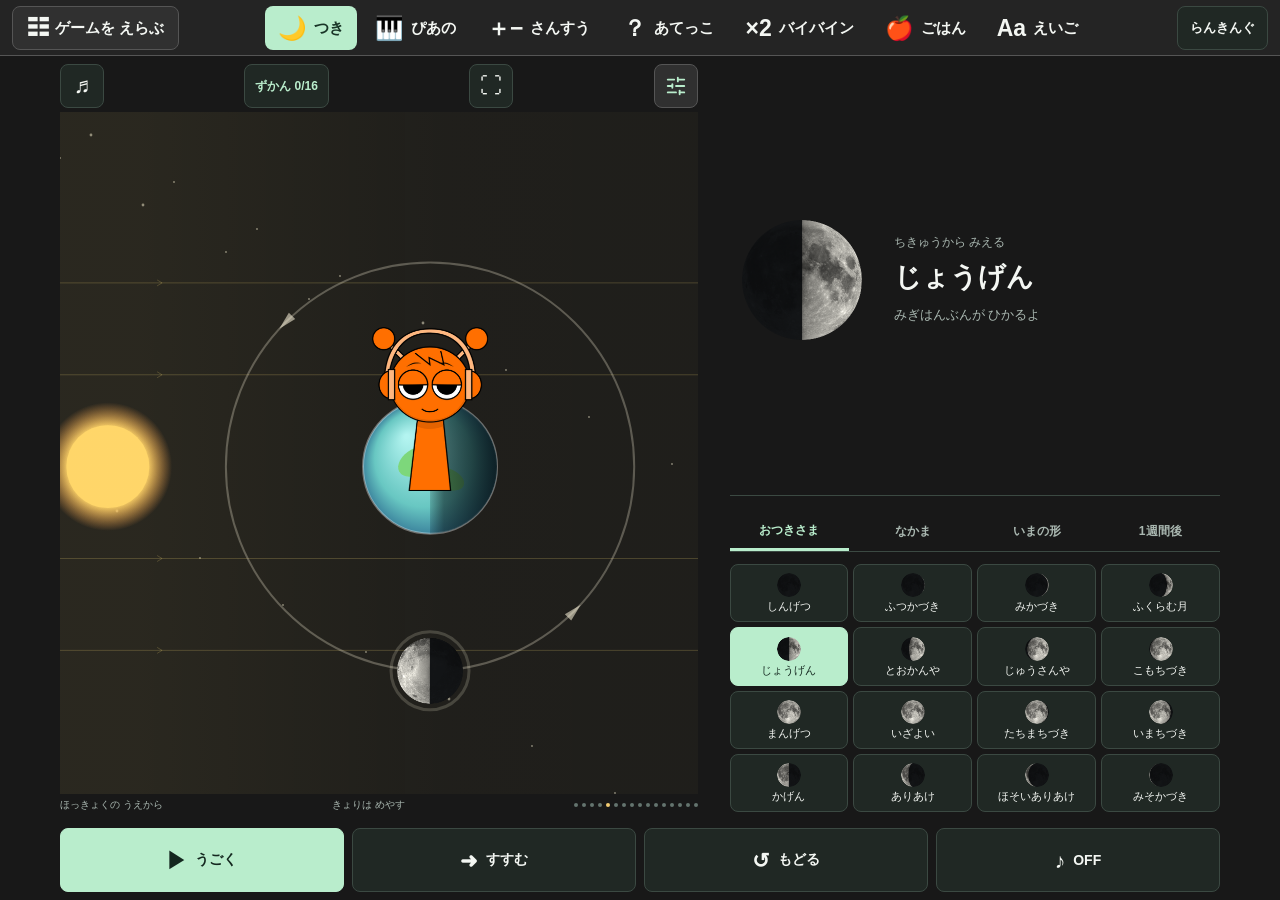
==== commit 95611b0c: "Add Black one-shot playback and reference-based character roster expansion" ====
--- a/index.html
+++ b/index.html
@@ -5,12 +5,12 @@
   <meta name="viewport" content="width=device-width, initial-scale=1, viewport-fit=cover">
   <meta name="theme-color" content="#151918">
   <title>Moon Games</title>
-  <link rel="stylesheet" href="games-theme.css?v=20260912-audio-polish">
-  <link rel="stylesheet" href="game-navigation.css?v=20260912-audio-polish">
-  <script src="game-navigation.js?v=20260912-audio-polish" defer></script>
-  <link rel="stylesheet" href="games-ranking.css?v=20260907-hiyochan">
-  <script src="games-ranking-config.js?v=20260907-fun" defer></script>
-  <script src="games-ranking.js?v=20260907-hiyochan" defer></script>
+  <link rel="stylesheet" href="games-theme.css?v=20260912-characters">
+  <link rel="stylesheet" href="game-navigation.css?v=20260912-characters">
+  <script src="game-navigation.js?v=20260912-characters" defer></script>
+  <link rel="stylesheet" href="games-ranking.css?v=20260912-characters">
+  <script src="games-ranking-config.js?v=20260912-characters" defer></script>
+  <script src="games-ranking.js?v=20260912-characters" defer></script>
 </head>
 <body class="game-shell" data-game-shell>
   <header id="gameNavigation" aria-label="ゲームの メニュー"></header>
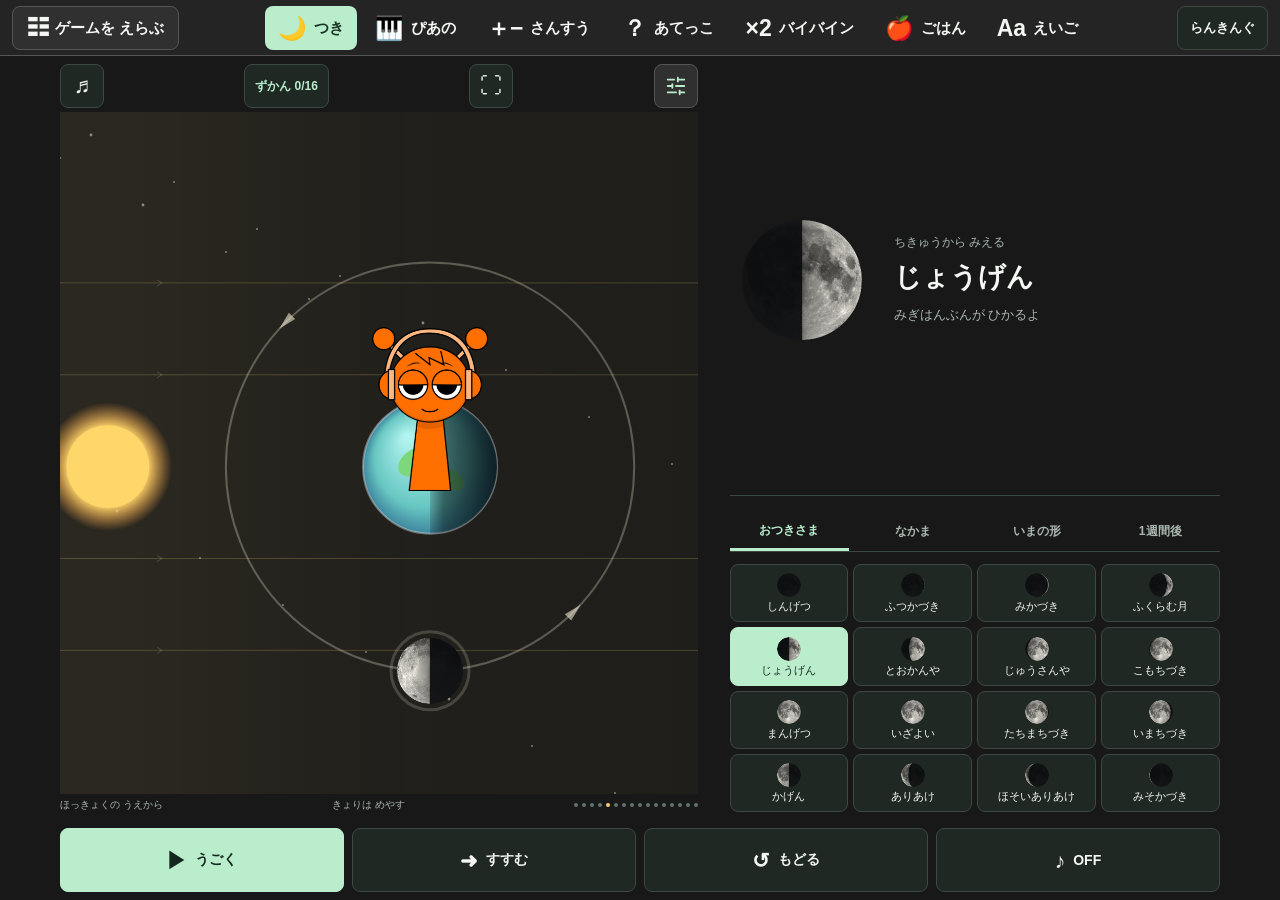
==== commit 74e7de4e: "Enrich character arrangements and version generated music assets" ====
--- a/index.html
+++ b/index.html
@@ -5,12 +5,12 @@
   <meta name="viewport" content="width=device-width, initial-scale=1, viewport-fit=cover">
   <meta name="theme-color" content="#151918">
   <title>Moon Games</title>
-  <link rel="stylesheet" href="games-theme.css?v=20260912-characters">
-  <link rel="stylesheet" href="game-navigation.css?v=20260912-characters">
-  <script src="game-navigation.js?v=20260912-characters" defer></script>
-  <link rel="stylesheet" href="games-ranking.css?v=20260912-characters">
-  <script src="games-ranking-config.js?v=20260912-characters" defer></script>
-  <script src="games-ranking.js?v=20260912-characters" defer></script>
+  <link rel="stylesheet" href="games-theme.css?v=20260912-anpan-arrange">
+  <link rel="stylesheet" href="game-navigation.css?v=20260912-anpan-arrange">
+  <script src="game-navigation.js?v=20260912-anpan-arrange" defer></script>
+  <link rel="stylesheet" href="games-ranking.css?v=20260912-anpan-arrange">
+  <script src="games-ranking-config.js?v=20260912-anpan-arrange" defer></script>
+  <script src="games-ranking.js?v=20260912-anpan-arrange" defer></script>
 </head>
 <body class="game-shell" data-game-shell>
   <header id="gameNavigation" aria-label="ゲームの メニュー"></header>
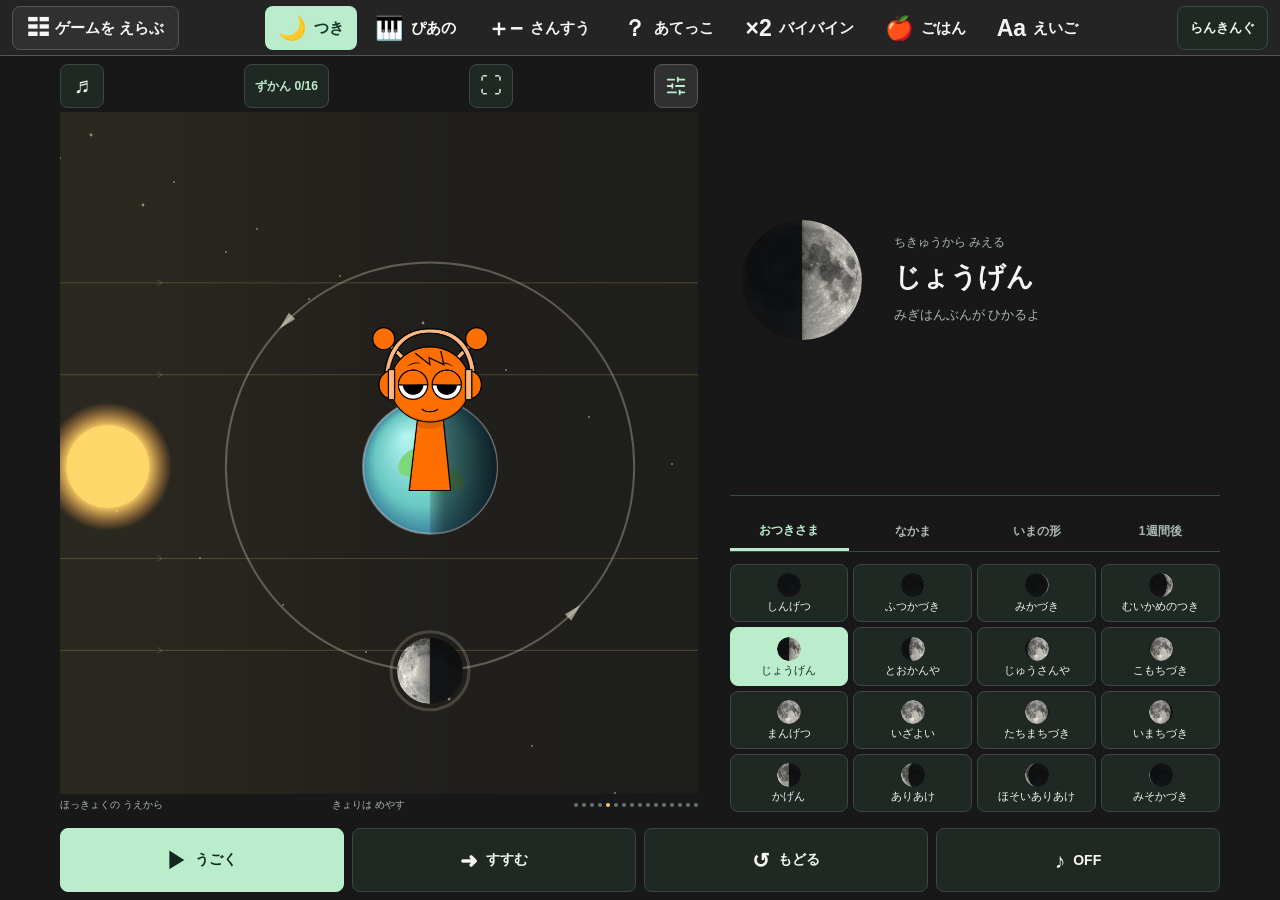
==== commit a817edd9: "Name intermediate moons and fit long lunar names on compact screens" ====
--- a/index.html
+++ b/index.html
@@ -5,12 +5,12 @@
   <meta name="viewport" content="width=device-width, initial-scale=1, viewport-fit=cover">
   <meta name="theme-color" content="#151918">
   <title>Moon Games</title>
-  <link rel="stylesheet" href="games-theme.css?v=20260912-anpan-arrange">
-  <link rel="stylesheet" href="game-navigation.css?v=20260912-anpan-arrange">
-  <script src="game-navigation.js?v=20260912-anpan-arrange" defer></script>
-  <link rel="stylesheet" href="games-ranking.css?v=20260912-anpan-arrange">
-  <script src="games-ranking-config.js?v=20260912-anpan-arrange" defer></script>
-  <script src="games-ranking.js?v=20260912-anpan-arrange" defer></script>
+  <link rel="stylesheet" href="games-theme.css?v=20260913-moon-names">
+  <link rel="stylesheet" href="game-navigation.css?v=20260913-moon-names">
+  <script src="game-navigation.js?v=20260913-moon-names" defer></script>
+  <link rel="stylesheet" href="games-ranking.css?v=20260913-moon-names">
+  <script src="games-ranking-config.js?v=20260913-moon-names" defer></script>
+  <script src="games-ranking.js?v=20260913-moon-names" defer></script>
 </head>
 <body class="game-shell" data-game-shell>
   <header id="gameNavigation" aria-label="ゲームの メニュー"></header>
